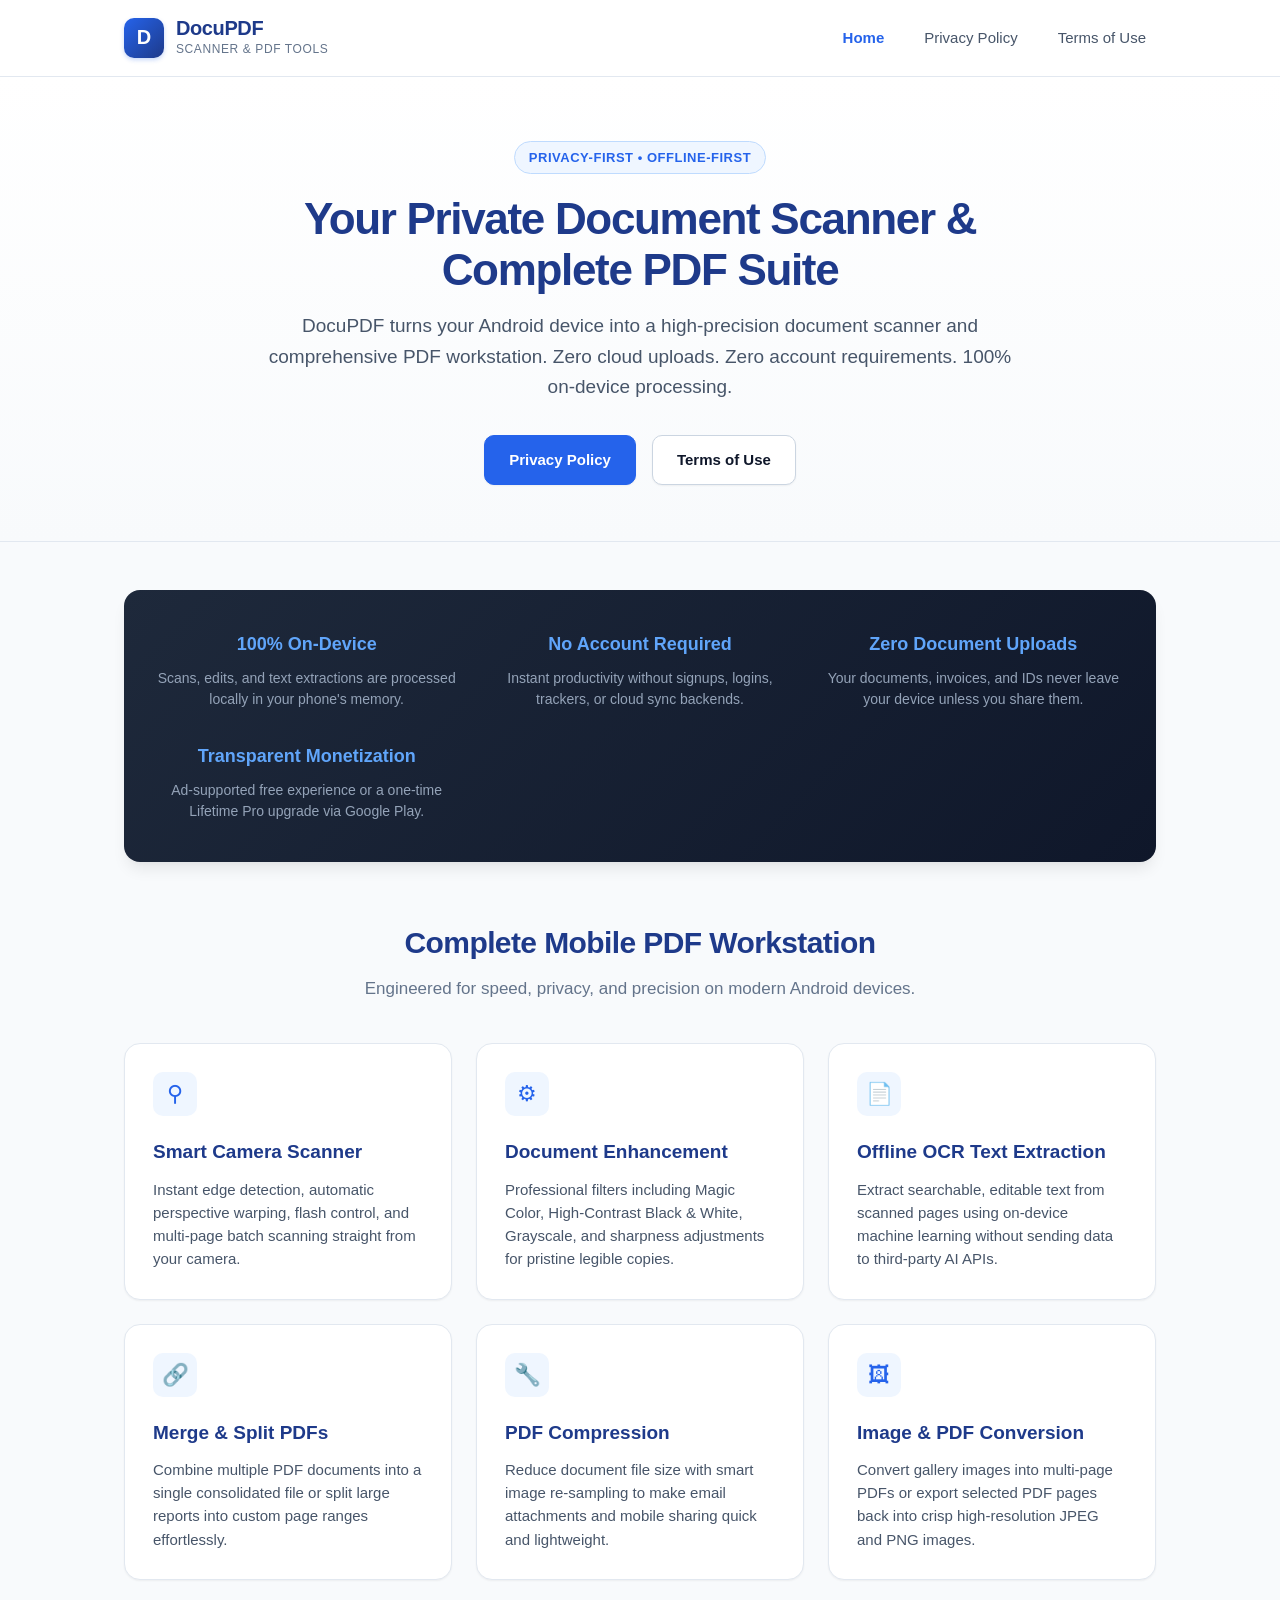
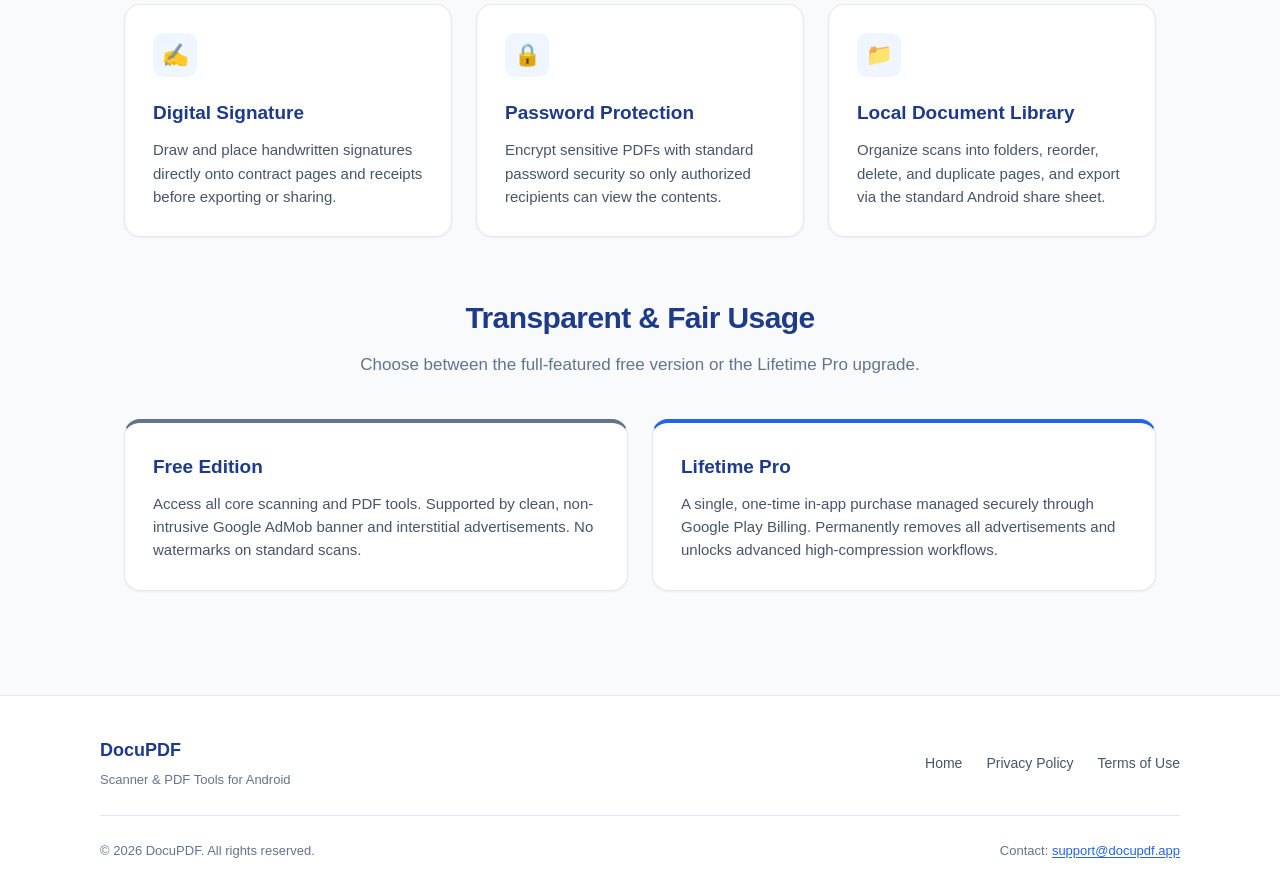
==== DocuPDF/index.html @ 143bb919 "Add files via upload" ====
<!DOCTYPE html>
<html lang="en">
<head>
  <meta charset="UTF-8">
  <meta name="viewport" content="width=device-width, initial-scale=1.0">
  <meta name="description" content="DocuPDF - Fast, private, offline-first document scanner and PDF utility app for Android. Scan documents, extract text via local OCR, merge, split, compress, and sign PDFs securely on-device.">
  <title>DocuPDF | Scanner & PDF Tools</title>
  <link rel="stylesheet" href="style.css">
</head>
<body>

  <!-- Header -->
  <header class="site-header">
    <div class="header-container">
      <a href="index.html" class="brand-link">
        <div class="brand-icon">D</div>
        <div class="brand-text-group">
          <span class="brand-title">DocuPDF</span>
          <span class="brand-subtitle">Scanner & PDF Tools</span>
        </div>
      </a>
      <nav aria-label="Main Navigation">
        <ul class="nav-links">
          <li><a href="index.html" class="nav-link active">Home</a></li>
          <li><a href="privacy-policy.html" class="nav-link">Privacy Policy</a></li>
          <li><a href="terms.html" class="nav-link">Terms of Use</a></li>
        </ul>
      </nav>
    </div>
  </header>

  <!-- Hero Section -->
  <section class="hero-section">
    <div class="hero-container">
      <div class="badge">Privacy-First &bull; Offline-First</div>
      <h1 class="hero-title">Your Private Document Scanner & Complete PDF Suite</h1>
      <p class="hero-subtitle">
        DocuPDF turns your Android device into a high-precision document scanner and comprehensive PDF workstation. 
        Zero cloud uploads. Zero account requirements. 100% on-device processing.
      </p>
      <div class="hero-actions">
        <a href="privacy-policy.html" class="btn btn-primary">Privacy Policy</a>
        <a href="terms.html" class="btn btn-secondary">Terms of Use</a>
      </div>
    </div>
  </section>

  <!-- Main Content Area -->
  <main class="main-content">

    <!-- Privacy & Security Highlights -->
    <div class="trust-banner">
      <div class="trust-grid">
        <div class="trust-item">
          <h4>100% On-Device</h4>
          <p>Scans, edits, and text extractions are processed locally in your phone's memory.</p>
        </div>
        <div class="trust-item">
          <h4>No Account Required</h4>
          <p>Instant productivity without signups, logins, trackers, or cloud sync backends.</p>
        </div>
        <div class="trust-item">
          <h4>Zero Document Uploads</h4>
          <p>Your documents, invoices, and IDs never leave your device unless you share them.</p>
        </div>
        <div class="trust-item">
          <h4>Transparent Monetization</h4>
          <p>Ad-supported free experience or a one-time Lifetime Pro upgrade via Google Play.</p>
        </div>
      </div>
    </div>

    <!-- Feature Grid -->
    <div class="section-heading">
      <h2>Complete Mobile PDF Workstation</h2>
      <p>Engineered for speed, privacy, and precision on modern Android devices.</p>
    </div>

    <div class="features-grid">
      <!-- Feature 1 -->
      <article class="feature-card">
        <div class="feature-icon-wrapper">&#9906;</div>
        <h3>Smart Camera Scanner</h3>
        <p>Instant edge detection, automatic perspective warping, flash control, and multi-page batch scanning straight from your camera.</p>
      </article>

      <!-- Feature 2 -->
      <article class="feature-card">
        <div class="feature-icon-wrapper">&#9881;</div>
        <h3>Document Enhancement</h3>
        <p>Professional filters including Magic Color, High-Contrast Black & White, Grayscale, and sharpness adjustments for pristine legible copies.</p>
      </article>

      <!-- Feature 3 -->
      <article class="feature-card">
        <div class="feature-icon-wrapper">&#128196;</div>
        <h3>Offline OCR Text Extraction</h3>
        <p>Extract searchable, editable text from scanned pages using on-device machine learning without sending data to third-party AI APIs.</p>
      </article>

      <!-- Feature 4 -->
      <article class="feature-card">
        <div class="feature-icon-wrapper">&#128279;</div>
        <h3>Merge & Split PDFs</h3>
        <p>Combine multiple PDF documents into a single consolidated file or split large reports into custom page ranges effortlessly.</p>
      </article>

      <!-- Feature 5 -->
      <article class="feature-card">
        <div class="feature-icon-wrapper">&#128295;</div>
        <h3>PDF Compression</h3>
        <p>Reduce document file size with smart image re-sampling to make email attachments and mobile sharing quick and lightweight.</p>
      </article>

      <!-- Feature 6 -->
      <article class="feature-card">
        <div class="feature-icon-wrapper">&#128444;</div>
        <h3>Image & PDF Conversion</h3>
        <p>Convert gallery images into multi-page PDFs or export selected PDF pages back into crisp high-resolution JPEG and PNG images.</p>
      </article>

      <!-- Feature 7 -->
      <article class="feature-card">
        <div class="feature-icon-wrapper">&#9997;</div>
        <h3>Digital Signature</h3>
        <p>Draw and place handwritten signatures directly onto contract pages and receipts before exporting or sharing.</p>
      </article>

      <!-- Feature 8 -->
      <article class="feature-card">
        <div class="feature-icon-wrapper">&#128274;</div>
        <h3>Password Protection</h3>
        <p>Encrypt sensitive PDFs with standard password security so only authorized recipients can view the contents.</p>
      </article>

      <!-- Feature 9 -->
      <article class="feature-card">
        <div class="feature-icon-wrapper">&#128193;</div>
        <h3>Local Document Library</h3>
        <p>Organize scans into folders, reorder, delete, and duplicate pages, and export via the standard Android share sheet.</p>
      </article>
    </div>

    <!-- Monetization & Entitlements Section -->
    <div class="section-heading" style="margin-top: 2rem;">
      <h2>Transparent & Fair Usage</h2>
      <p>Choose between the full-featured free version or the Lifetime Pro upgrade.</p>
    </div>

    <div class="features-grid">
      <div class="feature-card" style="border-top: 4px solid var(--text-subtle);">
        <h3>Free Edition</h3>
        <p>Access all core scanning and PDF tools. Supported by clean, non-intrusive Google AdMob banner and interstitial advertisements. No watermarks on standard scans.</p>
      </div>

      <div class="feature-card" style="border-top: 4px solid var(--accent);">
        <h3>Lifetime Pro</h3>
        <p>A single, one-time in-app purchase managed securely through Google Play Billing. Permanently removes all advertisements and unlocks advanced high-compression workflows.</p>
      </div>
    </div>

  </main>

  <!-- Footer -->
  <footer class="site-footer">
    <div class="footer-container">
      <div class="footer-top">
        <div class="footer-brand">
          <span class="title">DocuPDF</span>
          <span class="subtitle">Scanner & PDF Tools for Android</span>
        </div>
        <ul class="footer-nav">
          <li><a href="index.html">Home</a></li>
          <li><a href="privacy-policy.html">Privacy Policy</a></li>
          <li><a href="terms.html">Terms of Use</a></li>
        </ul>
      </div>
      <div class="footer-bottom">
        <p>&copy; 2026 DocuPDF. All rights reserved.</p>
        <p>Contact: <a href="mailto:support@docupdf.app">support@docupdf.app</a></p>
      </div>
    </div>
  </footer>

</body>
</html>
---- DocuPDF/style.css ----
/* ==========================================================================
   DocuPDF - Scanner & PDF Tools
   Modern, Clean, Responsive Stylesheet
   ========================================================================== */

:root {
  --primary: #1e3a8a;          /* Rich navy */
  --primary-hover: #172554;
  --accent: #2563eb;           /* Vibrant doc blue */
  --accent-light: #eff6ff;
  --accent-border: #bfdbfe;
  --success: #059669;
  --success-bg: #ecfdf5;
  --warning: #d97706;
  --warning-bg: #fffbeb;
  --text-main: #0f172a;        /* Slate 900 */
  --text-muted: #475569;       /* Slate 600 */
  --text-subtle: #64748b;      /* Slate 500 */
  --bg-page: #f8fafc;          /* Slate 50 */
  --bg-card: #ffffff;
  --bg-alt: #f1f5f9;           /* Slate 100 */
  --border-light: #e2e8f0;     /* Slate 200 */
  --border-subtle: #cbd5e1;    /* Slate 300 */
  --shadow-sm: 0 1px 2px 0 rgba(0, 0, 0, 0.05);
  --shadow-md: 0 4px 6px -1px rgba(0, 0, 0, 0.07), 0 2px 4px -2px rgba(0, 0, 0, 0.05);
  --shadow-lg: 0 10px 15px -3px rgba(0, 0, 0, 0.08), 0 4px 6px -4px rgba(0, 0, 0, 0.04);
  --radius-sm: 6px;
  --radius-md: 10px;
  --radius-lg: 16px;
  --radius-full: 9999px;
  --font-sans: -apple-system, BlinkMacSystemFont, "Segoe UI", Roboto, "Helvetica Neue", Arial, sans-serif;
  --container-max: 1080px;
  --content-max: 840px;
}

*, *::before, *::after {
  box-sizing: border-box;
  margin: 0;
  padding: 0;
}

html {
  font-family: var(--font-sans);
  color: var(--text-main);
  background-color: var(--bg-page);
  line-height: 1.65;
  -webkit-font-smoothing: antialiased;
  -moz-osx-font-smoothing: grayscale;
  scroll-behavior: smooth;
}

body {
  min-height: 100vh;
  display: flex;
  flex-direction: column;
}

/* ==========================================================================
   Header & Navigation
   ========================================================================== */

.site-header {
  background-color: #ffffff;
  border-bottom: 1px solid var(--border-light);
  position: sticky;
  top: 0;
  z-index: 50;
  backdrop-filter: blur(8px);
  background-color: rgba(255, 255, 255, 0.95);
}

.header-container {
  max-width: var(--container-max);
  margin: 0 auto;
  padding: 1rem 1.5rem;
  display: flex;
  align-items: center;
  justify-content: space-between;
  flex-wrap: wrap;
  gap: 1rem;
}

.brand-link {
  display: flex;
  align-items: center;
  gap: 0.75rem;
  text-decoration: none;
  color: var(--text-main);
}

.brand-icon {
  width: 40px;
  height: 40px;
  background: linear-gradient(135deg, var(--accent) 0%, var(--primary) 100%);
  border-radius: var(--radius-md);
  display: flex;
  align-items: center;
  justify-content: center;
  color: #ffffff;
  font-weight: 800;
  font-size: 1.25rem;
  box-shadow: 0 2px 4px rgba(37, 99, 235, 0.25);
}

.brand-text-group {
  display: flex;
  flex-direction: column;
}

.brand-title {
  font-size: 1.25rem;
  font-weight: 700;
  letter-spacing: -0.02em;
  color: var(--primary);
  line-height: 1.2;
}

.brand-subtitle {
  font-size: 0.75rem;
  font-weight: 500;
  color: var(--text-subtle);
  text-transform: uppercase;
  letter-spacing: 0.05em;
}

.nav-links {
  display: flex;
  align-items: center;
  gap: 1.25rem;
  list-style: none;
}

.nav-link {
  text-decoration: none;
  color: var(--text-muted);
  font-size: 0.9375rem;
  font-weight: 500;
  transition: color 0.15s ease-in-out;
  padding: 0.375rem 0.625rem;
  border-radius: var(--radius-sm);
}

.nav-link:hover {
  color: var(--accent);
  background-color: var(--accent-light);
}

.nav-link.active {
  color: var(--accent);
  font-weight: 600;
}

/* ==========================================================================
   Hero Section
   ========================================================================== */

.hero-section {
  background: linear-gradient(180deg, #ffffff 0%, var(--bg-page) 100%);
  border-bottom: 1px solid var(--border-light);
  padding: 4rem 1.5rem 3.5rem;
  text-align: center;
}

.hero-container {
  max-width: 760px;
  margin: 0 auto;
}

.badge {
  display: inline-flex;
  align-items: center;
  gap: 0.375rem;
  background-color: var(--accent-light);
  color: var(--accent);
  border: 1px solid var(--accent-border);
  padding: 0.3125rem 0.875rem;
  border-radius: var(--radius-full);
  font-size: 0.8125rem;
  font-weight: 600;
  margin-bottom: 1.25rem;
  text-transform: uppercase;
  letter-spacing: 0.04em;
}

.hero-title {
  font-size: 2.75rem;
  font-weight: 800;
  color: var(--primary);
  line-height: 1.15;
  letter-spacing: -0.03em;
  margin-bottom: 1rem;
}

.hero-subtitle {
  font-size: 1.1875rem;
  color: var(--text-muted);
  line-height: 1.6;
  margin-bottom: 2rem;
}

.hero-actions {
  display: flex;
  justify-content: center;
  align-items: center;
  gap: 1rem;
  flex-wrap: wrap;
}

.btn {
  display: inline-flex;
  align-items: center;
  justify-content: center;
  gap: 0.5rem;
  padding: 0.75rem 1.5rem;
  font-size: 0.9375rem;
  font-weight: 600;
  border-radius: var(--radius-md);
  text-decoration: none;
  transition: all 0.15s ease-in-out;
  cursor: pointer;
}

.btn-primary {
  background-color: var(--accent);
  color: #ffffff;
  border: 1px solid var(--accent);
  box-shadow: var(--shadow-sm);
}

.btn-primary:hover {
  background-color: var(--primary-hover);
  border-color: var(--primary-hover);
}

.btn-secondary {
  background-color: #ffffff;
  color: var(--text-main);
  border: 1px solid var(--border-subtle);
  box-shadow: var(--shadow-sm);
}

.btn-secondary:hover {
  background-color: var(--bg-alt);
  border-color: var(--border-light);
}

/* ==========================================================================
   Main Content Layout
   ========================================================================== */

.main-content {
  flex: 1;
  max-width: var(--container-max);
  margin: 0 auto;
  width: 100%;
  padding: 3rem 1.5rem;
}

.legal-content {
  max-width: var(--content-max);
}

/* ==========================================================================
   Feature Grid & Cards
   ========================================================================== */

.section-heading {
  text-align: center;
  margin-bottom: 2.5rem;
}

.section-heading h2 {
  font-size: 1.875rem;
  font-weight: 700;
  color: var(--primary);
  letter-spacing: -0.02em;
  margin-bottom: 0.5rem;
}

.section-heading p {
  color: var(--text-subtle);
  font-size: 1.0625rem;
}

.features-grid {
  display: grid;
  grid-template-columns: repeat(auto-fit, minmax(280px, 1fr));
  gap: 1.5rem;
  margin-bottom: 3.5rem;
}

.feature-card {
  background: var(--bg-card);
  border: 1px solid var(--border-light);
  border-radius: var(--radius-lg);
  padding: 1.75rem;
  box-shadow: var(--shadow-sm);
  transition: transform 0.2s ease, box-shadow 0.2s ease;
}

.feature-card:hover {
  transform: translateY(-2px);
  box-shadow: var(--shadow-md);
  border-color: var(--accent-border);
}

.feature-icon-wrapper {
  width: 44px;
  height: 44px;
  background-color: var(--accent-light);
  color: var(--accent);
  border-radius: var(--radius-md);
  display: flex;
  align-items: center;
  justify-content: center;
  font-size: 1.35rem;
  margin-bottom: 1.25rem;
}

.feature-card h3 {
  font-size: 1.1875rem;
  font-weight: 600;
  margin-bottom: 0.625rem;
  color: var(--primary);
}

.feature-card p {
  color: var(--text-muted);
  font-size: 0.9375rem;
  line-height: 1.55;
}

/* ==========================================================================
   Trust / Highlights Banner
   ========================================================================== */

.trust-banner {
  background: linear-gradient(135deg, #1e293b 0%, #0f172a 100%);
  color: #ffffff;
  border-radius: var(--radius-lg);
  padding: 2.5rem 2rem;
  margin-bottom: 3.5rem;
  box-shadow: var(--shadow-lg);
}

.trust-grid {
  display: grid;
  grid-template-columns: repeat(auto-fit, minmax(220px, 1fr));
  gap: 2rem;
  text-align: center;
}

.trust-item h4 {
  font-size: 1.125rem;
  font-weight: 700;
  margin-bottom: 0.5rem;
  color: #60a5fa;
}

.trust-item p {
  font-size: 0.875rem;
  color: #94a3b8;
  line-height: 1.5;
}

/* ==========================================================================
   Legal Document Styling (Privacy & Terms)
   ========================================================================== */

.legal-article {
  background-color: var(--bg-card);
  border: 1px solid var(--border-light);
  border-radius: var(--radius-lg);
  padding: 3rem 2.5rem;
  box-shadow: var(--shadow-sm);
}

.legal-header {
  border-bottom: 1px solid var(--border-light);
  padding-bottom: 1.5rem;
  margin-bottom: 2rem;
}

.legal-header h1 {
  font-size: 2.25rem;
  font-weight: 800;
  color: var(--primary);
  line-height: 1.2;
  margin-bottom: 0.5rem;
}

.legal-meta {
  display: flex;
  gap: 1.5rem;
  color: var(--text-subtle);
  font-size: 0.875rem;
  flex-wrap: wrap;
}

.legal-section {
  margin-bottom: 2.25rem;
}

.legal-section h2 {
  font-size: 1.375rem;
  font-weight: 700;
  color: var(--primary);
  margin-bottom: 0.875rem;
  padding-top: 0.5rem;
}

.legal-section h3 {
  font-size: 1.0625rem;
  font-weight: 600;
  color: var(--text-main);
  margin: 1.25rem 0 0.5rem;
}

.legal-section p {
  margin-bottom: 1rem;
  color: var(--text-muted);
  font-size: 0.98rem;
  line-height: 1.7;
}

.legal-section ul, .legal-section ol {
  margin: 0.75rem 0 1.25rem 1.5rem;
  color: var(--text-muted);
}

.legal-section li {
  margin-bottom: 0.5rem;
  line-height: 1.6;
}

.callout-box {
  background-color: var(--accent-light);
  border-left: 4px solid var(--accent);
  padding: 1rem 1.25rem;
  border-radius: 0 var(--radius-md) var(--radius-md) 0;
  margin: 1.25rem 0;
  color: var(--text-main);
}

.callout-box p {
  margin-bottom: 0;
  font-size: 0.9375rem;
  color: var(--text-main);
}

.callout-box strong {
  color: var(--primary);
}

.table-responsive {
  overflow-x: auto;
  margin: 1.5rem 0;
}

table {
  width: 100%;
  border-collapse: collapse;
  font-size: 0.9rem;
}

th, td {
  padding: 0.75rem 1rem;
  text-align: left;
  border-bottom: 1px solid var(--border-light);
}

th {
  background-color: var(--bg-alt);
  color: var(--primary);
  font-weight: 600;
}

td {
  color: var(--text-muted);
}

a {
  color: var(--accent);
  text-decoration: underline;
  text-underline-offset: 2px;
}

a:hover {
  color: var(--primary);
}

/* ==========================================================================
   Footer
   ========================================================================== */

.site-footer {
  background-color: #ffffff;
  border-top: 1px solid var(--border-light);
  margin-top: auto;
  padding: 2.5rem 1.5rem 2rem;
}

.footer-container {
  max-width: var(--container-max);
  margin: 0 auto;
  display: flex;
  flex-direction: column;
  gap: 1.5rem;
}

.footer-top {
  display: flex;
  justify-content: space-between;
  align-items: center;
  flex-wrap: wrap;
  gap: 1.5rem;
  padding-bottom: 1.5rem;
  border-bottom: 1px solid var(--border-light);
}

.footer-brand {
  display: flex;
  flex-direction: column;
  gap: 0.25rem;
}

.footer-brand span.title {
  font-weight: 700;
  color: var(--primary);
  font-size: 1.125rem;
}

.footer-brand span.subtitle {
  font-size: 0.8125rem;
  color: var(--text-subtle);
}

.footer-nav {
  display: flex;
  gap: 1.5rem;
  list-style: none;
  flex-wrap: wrap;
}

.footer-nav a {
  text-decoration: none;
  color: var(--text-muted);
  font-size: 0.875rem;
  font-weight: 500;
}

.footer-nav a:hover {
  color: var(--accent);
}

.footer-bottom {
  display: flex;
  justify-content: space-between;
  align-items: center;
  flex-wrap: wrap;
  gap: 1rem;
  font-size: 0.8125rem;
  color: var(--text-subtle);
}

/* ==========================================================================
   Responsive Breakpoints
   ========================================================================== */

@media (max-width: 768px) {
  .hero-title {
    font-size: 2.125rem;
  }
  
  .hero-subtitle {
    font-size: 1rem;
  }
  
  .legal-article {
    padding: 2rem 1.25rem;
  }
  
  .legal-header h1 {
    font-size: 1.75rem;
  }
  
  .header-container {
    flex-direction: column;
    align-items: flex-start;
  }
  
  .nav-links {
    width: 100%;
    justify-content: flex-start;
  }
}
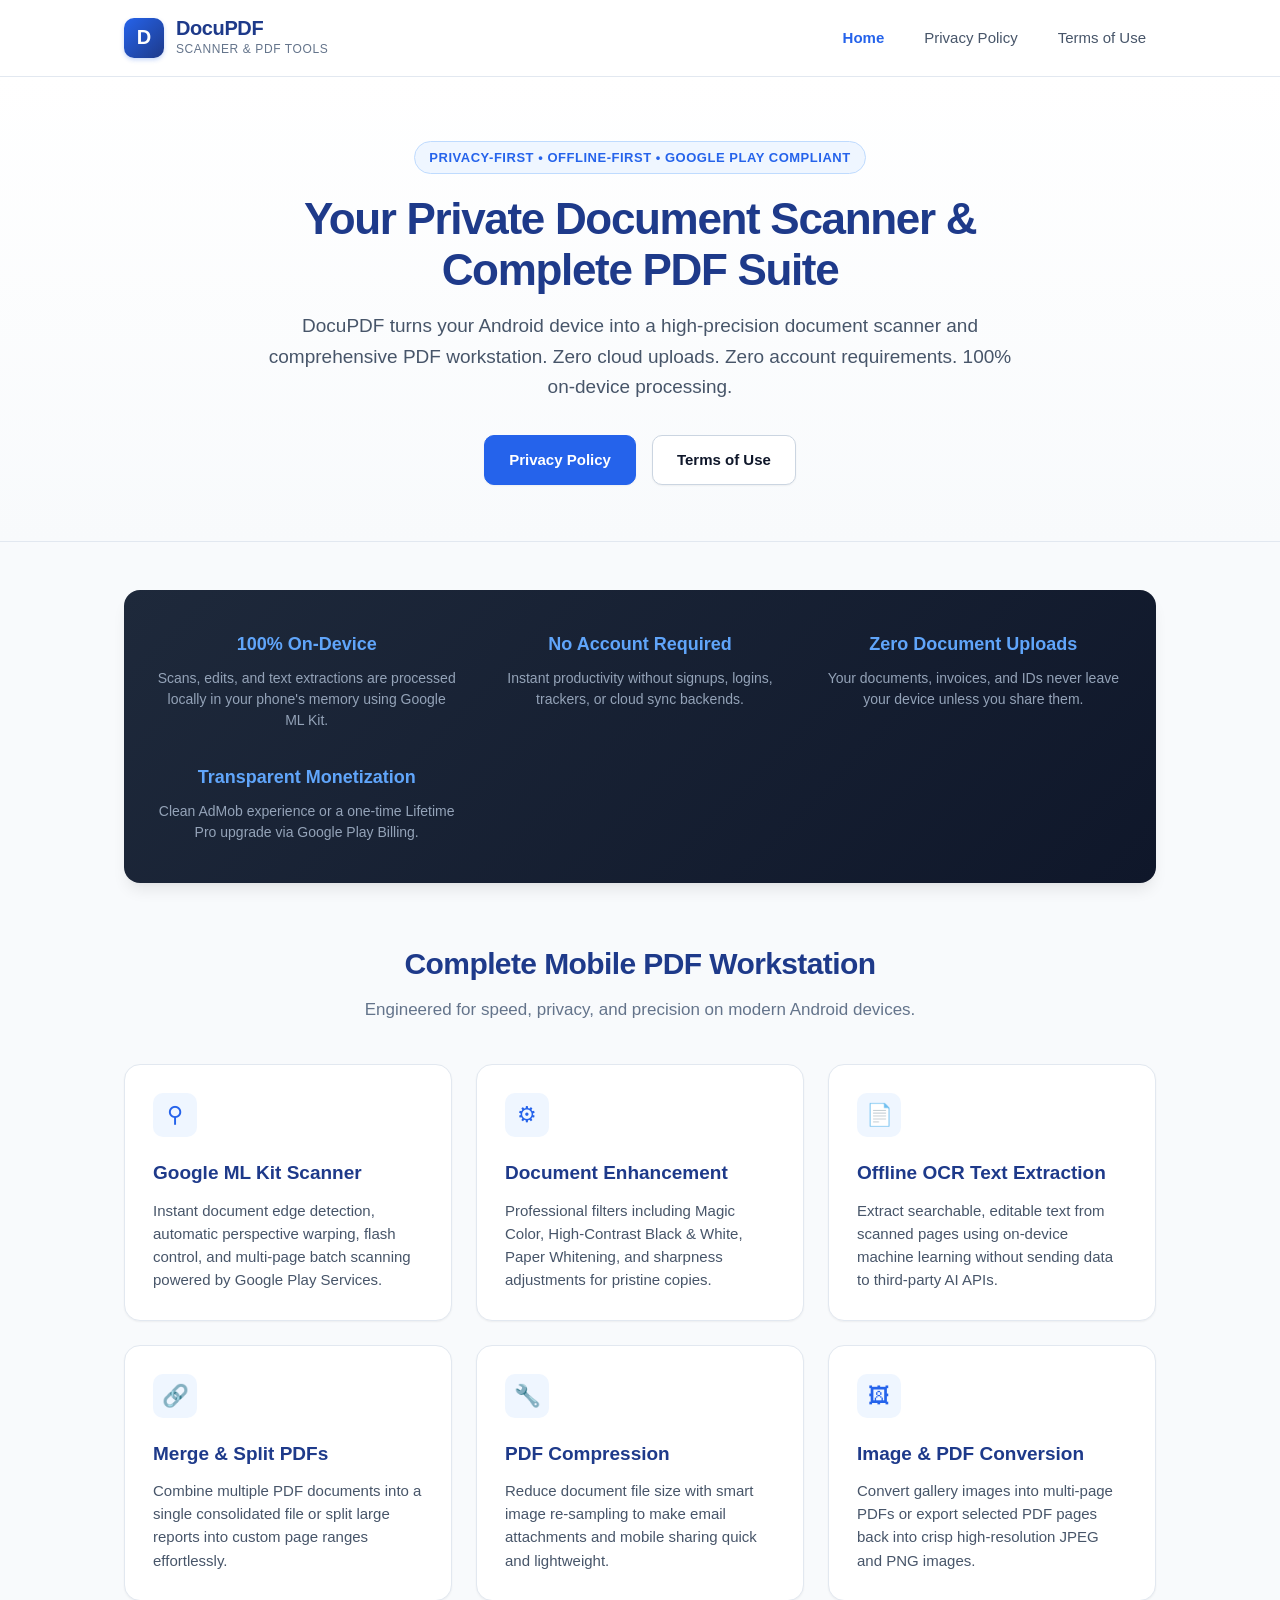
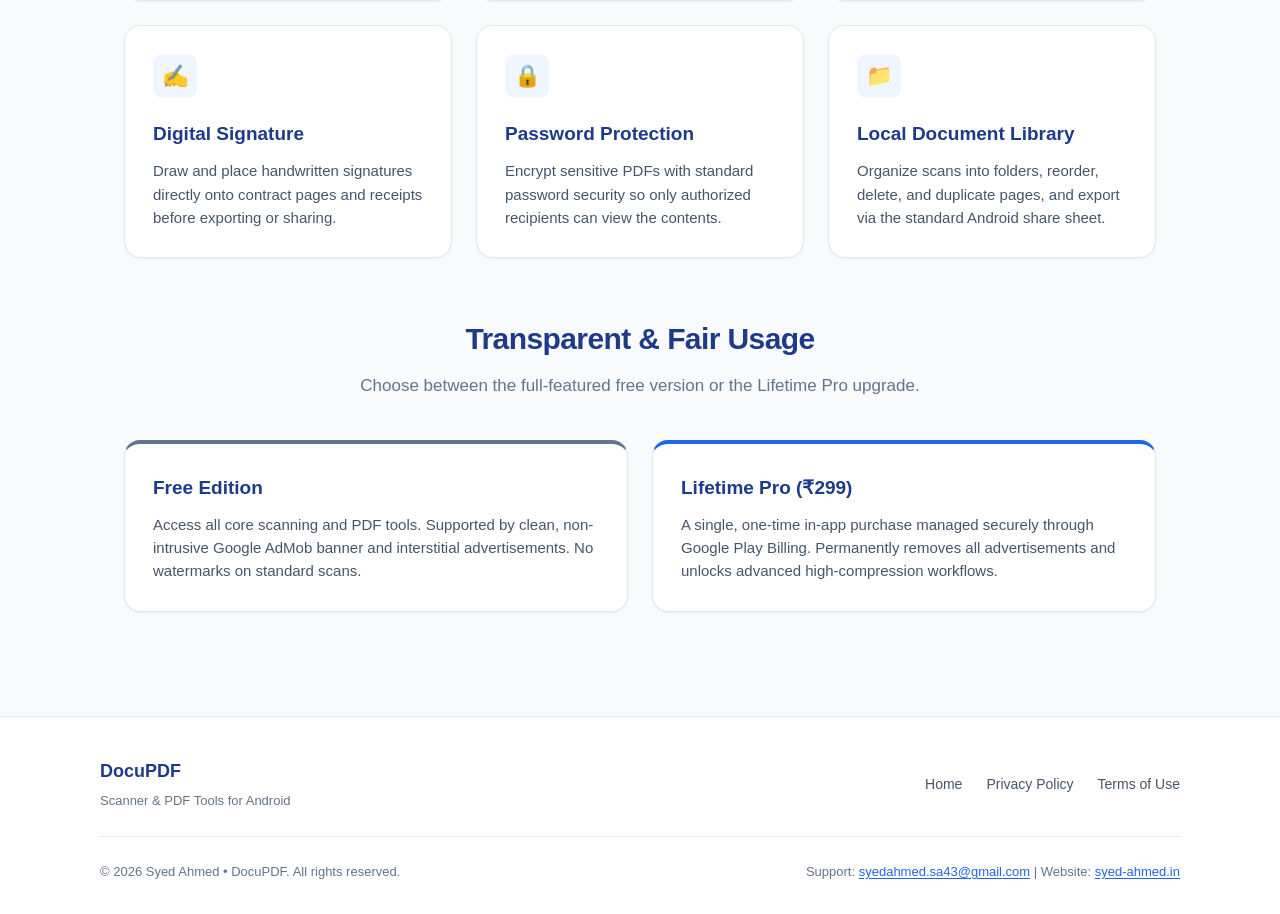
==== commit 0fa535a7: "Add files via upload" ====
--- a/DocuPDF/index.html
+++ b/DocuPDF/index.html
@@ -32,7 +32,7 @@
   <!-- Hero Section -->
   <section class="hero-section">
     <div class="hero-container">
-      <div class="badge">Privacy-First &bull; Offline-First</div>
+      <div class="badge">Privacy-First &bull; Offline-First &bull; Google Play Compliant</div>
       <h1 class="hero-title">Your Private Document Scanner & Complete PDF Suite</h1>
       <p class="hero-subtitle">
         DocuPDF turns your Android device into a high-precision document scanner and comprehensive PDF workstation. 
@@ -53,7 +53,7 @@
       <div class="trust-grid">
         <div class="trust-item">
           <h4>100% On-Device</h4>
-          <p>Scans, edits, and text extractions are processed locally in your phone's memory.</p>
+          <p>Scans, edits, and text extractions are processed locally in your phone's memory using Google ML Kit.</p>
         </div>
         <div class="trust-item">
           <h4>No Account Required</h4>
@@ -65,7 +65,7 @@
         </div>
         <div class="trust-item">
           <h4>Transparent Monetization</h4>
-          <p>Ad-supported free experience or a one-time Lifetime Pro upgrade via Google Play.</p>
+          <p>Clean AdMob experience or a one-time Lifetime Pro upgrade via Google Play Billing.</p>
         </div>
       </div>
     </div>
@@ -80,15 +80,15 @@
       <!-- Feature 1 -->
       <article class="feature-card">
         <div class="feature-icon-wrapper">&#9906;</div>
-        <h3>Smart Camera Scanner</h3>
-        <p>Instant edge detection, automatic perspective warping, flash control, and multi-page batch scanning straight from your camera.</p>
+        <h3>Google ML Kit Scanner</h3>
+        <p>Instant document edge detection, automatic perspective warping, flash control, and multi-page batch scanning powered by Google Play Services.</p>
       </article>
 
       <!-- Feature 2 -->
       <article class="feature-card">
         <div class="feature-icon-wrapper">&#9881;</div>
         <h3>Document Enhancement</h3>
-        <p>Professional filters including Magic Color, High-Contrast Black & White, Grayscale, and sharpness adjustments for pristine legible copies.</p>
+        <p>Professional filters including Magic Color, High-Contrast Black & White, Paper Whitening, and sharpness adjustments for pristine copies.</p>
       </article>
 
       <!-- Feature 3 -->
@@ -154,7 +154,7 @@
       </div>
 
       <div class="feature-card" style="border-top: 4px solid var(--accent);">
-        <h3>Lifetime Pro</h3>
+        <h3>Lifetime Pro (₹299)</h3>
         <p>A single, one-time in-app purchase managed securely through Google Play Billing. Permanently removes all advertisements and unlocks advanced high-compression workflows.</p>
       </div>
     </div>
@@ -167,7 +167,7 @@
       <div class="footer-top">
         <div class="footer-brand">
           <span class="title">DocuPDF</span>
-          <span class="subtitle">Scanner & PDF Tools for Android</span>
+          <span class="subtitle">Scanner &amp; PDF Tools for Android</span>
         </div>
         <ul class="footer-nav">
           <li><a href="index.html">Home</a></li>
@@ -176,8 +176,8 @@
         </ul>
       </div>
       <div class="footer-bottom">
-        <p>&copy; 2026 DocuPDF. All rights reserved.</p>
-        <p>Contact: <a href="mailto:support@docupdf.app">support@docupdf.app</a></p>
+        <p>&copy; 2026 Syed Ahmed &bull; DocuPDF. All rights reserved.</p>
+        <p>Support: <a href="mailto:syedahmed.sa43@gmail.com">syedahmed.sa43@gmail.com</a> | Website: <a href="https://syed-ahmed.in">syed-ahmed.in</a></p>
       </div>
     </div>
   </footer>
